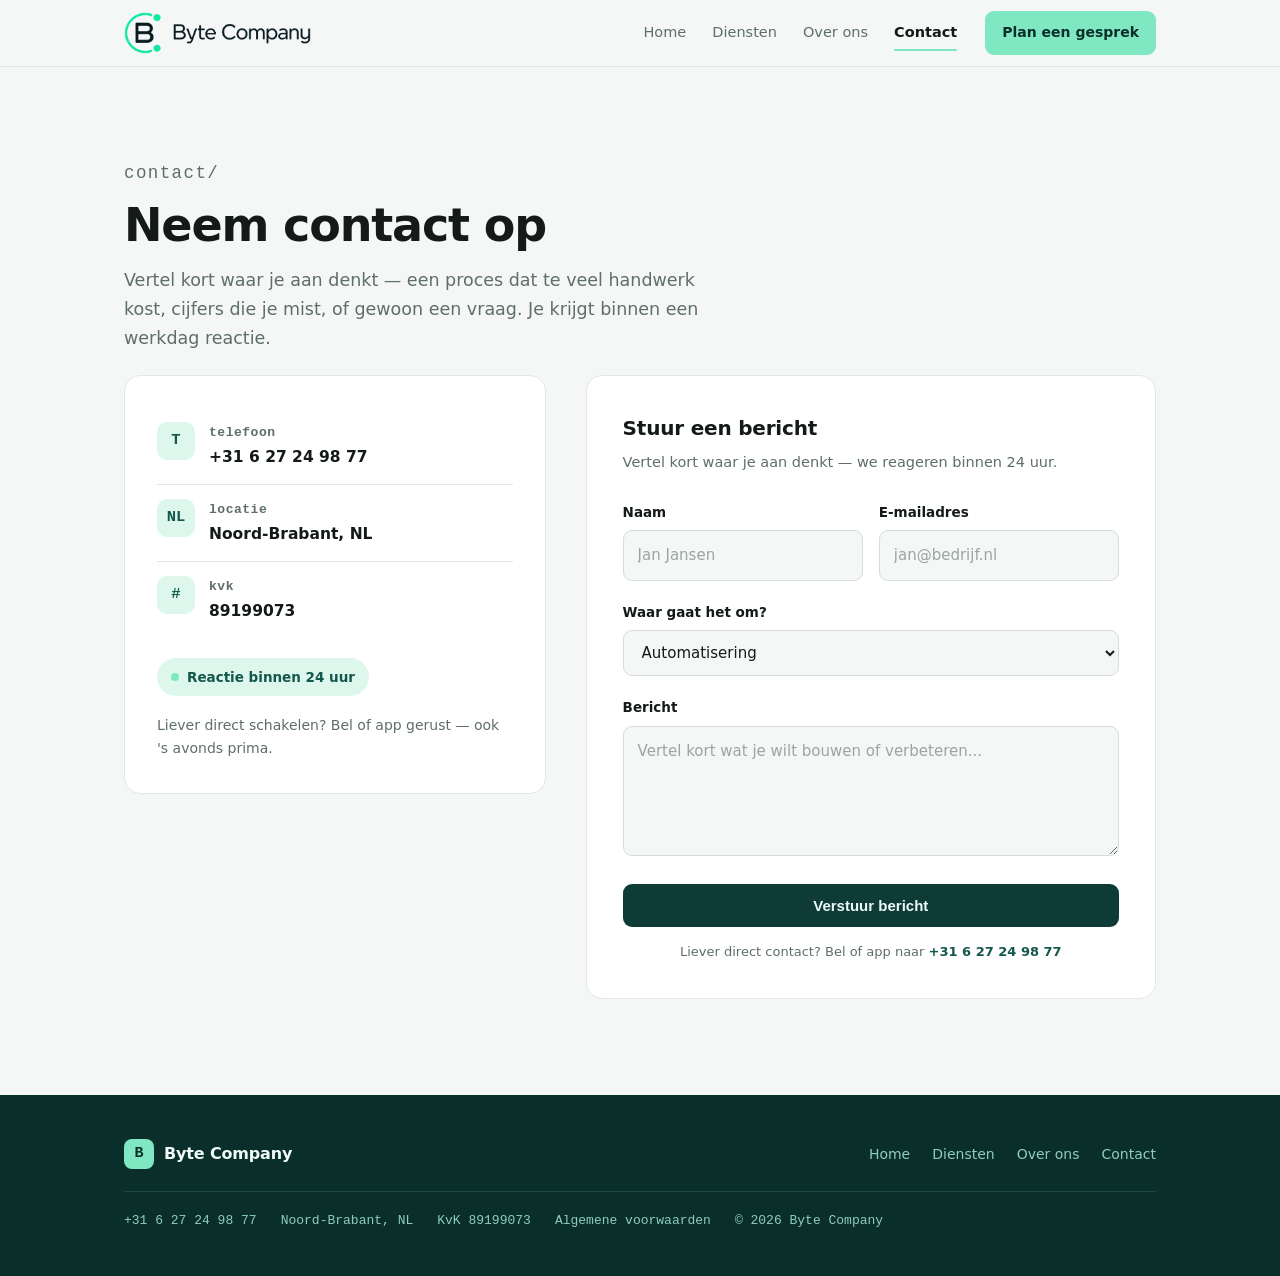
==== contact.html @ 7a32ced0 "voorwaarden en snellere laadtijden" ====
<!DOCTYPE html>
<html lang="nl">
<head>
<meta charset="UTF-8">
<meta name="viewport" content="width=device-width, initial-scale=1.0">
<title>Contact | Byte Company — automatisering voor de maakindustrie</title>
<meta name="description" content="Neem contact op met Byte Company in Noord-Brabant voor automatisering en dashboards voor maakbedrijven. Reactie binnen een werkdag.">
<link rel="canonical" href="https://bytecompany.nl/contact.html">
<script type="application/ld+json">{"@context":"https://schema.org","@graph":[{"@type":"ProfessionalService","@id":"https://bytecompany.nl/#organisatie","name":"Byte Company","url":"https://bytecompany.nl/","logo":"https://bytecompany.nl/logo.png","image":"https://bytecompany.nl/og-image.jpg","telephone":"+31627249877","description":"Automatisering en dashboards voor maakbedrijven, met ruim 25 jaar ervaring in de hightech maakindustrie. Daarnaast apps en websites.","address":{"@type":"PostalAddress","addressRegion":"Noord-Brabant","addressCountry":"NL"},"areaServed":{"@type":"Country","name":"Nederland"},"knowsAbout":["procesautomatisering","dashboards","maakindustrie","CAD/CAM","CNC-programmering","app-ontwikkeling","webontwikkeling"],"hasOfferCatalog":{"@type":"OfferCatalog","name":"Diensten","itemListElement":[{"@type":"Offer","itemOffered":{"@type":"Service","name":"Automatisering voor maakbedrijven"}},{"@type":"Offer","itemOffered":{"@type":"Service","name":"Dashboards voor maakbedrijven"}},{"@type":"Offer","itemOffered":{"@type":"Service","name":"Apps"}},{"@type":"Offer","itemOffered":{"@type":"Service","name":"Websites"}}]}},{"@type":"WebSite","@id":"https://bytecompany.nl/#website","url":"https://bytecompany.nl/","name":"Byte Company","inLanguage":"nl-NL","publisher":{"@id":"https://bytecompany.nl/#organisatie"}}]}</script>
  <!-- Preview bij het delen van een link (Open Graph) -->
<meta property="og:type" content="website">
<meta property="og:url" content="https://bytecompany.nl/contact.html">
<meta property="og:title" content="Contact — Byte Company">
<meta property="og:description" content="Vertel kort waar je aan denkt. Je krijgt binnen een werkdag reactie.">
<meta property="og:image" content="https://bytecompany.nl/og-image.jpg">
<meta property="og:image:width" content="1200">
<meta property="og:image:height" content="630">
<meta property="og:locale" content="nl_NL">
<meta property="og:site_name" content="Byte Company">
<meta name="twitter:card" content="summary_large_image">
<meta name="twitter:title" content="Contact — Byte Company">
<meta name="twitter:description" content="Vertel kort waar je aan denkt. Je krijgt binnen een werkdag reactie.">
<meta name="twitter:image" content="https://bytecompany.nl/og-image.jpg">

<style>
:root{
  --pine:#0E3B36;
  --pine-deep:#0A2E29;
  --mint:#7FE8C3;
  --mint-tint:#DDF7EC;
  --mint-dark:#14574C;
  --ink:#131A18;
  --mist:#F4F7F6;
  --slate:#5E6E69;
  --line:#E1E8E5;
  --sans:system-ui,-apple-system,"Segoe UI",Roboto,"Helvetica Neue",Arial,sans-serif;
  --mono:ui-monospace,"SF Mono","Cascadia Code",Consolas,"Liberation Mono",Menlo,monospace;
}
*{margin:0;padding:0;box-sizing:border-box}
body{font-family:var(--sans);background:var(--mist);color:var(--ink);line-height:1.65;font-size:16px}
a{color:inherit;text-decoration:none}
:focus-visible{outline:2px solid var(--mint-dark);outline-offset:3px;border-radius:4px}
.wrap{max-width:1080px;margin:0 auto;padding:0 24px}

.nav{position:sticky;top:0;z-index:50;background:rgba(244,247,246,.88);backdrop-filter:blur(10px);border-bottom:1px solid var(--line)}
.nav-in{display:flex;align-items:center;gap:28px;height:66px}
.brand{display:flex;align-items:center;gap:10px;font-weight:650;letter-spacing:-.01em}
.bmark{width:30px;height:30px;border-radius:8px;background:var(--pine);color:var(--mint);display:grid;place-items:center;font-family:var(--mono);font-size:15px;font-weight:700}
.nav-links{display:flex;gap:26px;margin-left:auto}
.nav-links a{font-size:14.5px;color:var(--slate);transition:color .15s}
.nav-links a:hover{color:var(--ink)}
.nav-links a[aria-current="page"]{color:var(--ink);font-weight:600}
.btn{display:inline-flex;align-items:center;justify-content:center;gap:8px;border-radius:9px;font-weight:600;font-size:15px;padding:12px 22px;border:1px solid transparent;cursor:pointer;transition:transform .12s,background .15s}
.btn:active{transform:scale(.98)}
.btn-mint{background:var(--mint);color:var(--pine-deep)}
.btn-mint:hover{background:#8FF0CE}
.btn-pine{background:var(--pine);color:#EFFBF6}
.btn-pine:hover{background:#12463F}
.nav .btn{padding:9px 16px;font-size:14px}

.pagehead{padding:76px 0 48px}
.kicker{font-family:var(--mono);font-size:13px;letter-spacing:.08em;color:var(--mint-dark);margin-bottom:12px}
h1{font-size:clamp(32px,4vw,46px);line-height:1.1;letter-spacing:-.025em;font-weight:700}
.pagehead p{margin-top:16px;font-size:17.5px;color:var(--slate);max-width:52ch}

.contact-grid{display:grid;grid-template-columns:.85fr 1.15fr;gap:40px;align-items:start;padding-bottom:96px}

.info-card{background:#fff;border:1px solid var(--line);border-radius:16px;padding:32px}
.info-item{display:flex;align-items:flex-start;gap:14px;padding:14px 0;border-bottom:1px solid var(--line)}
.info-item:last-of-type{border-bottom:none}
.info-ico{width:38px;height:38px;border-radius:10px;background:var(--mint-tint);color:var(--mint-dark);display:grid;place-items:center;font-family:var(--mono);font-weight:700;font-size:13px;flex-shrink:0}
.info-item h3{font-size:13px;font-family:var(--mono);color:var(--slate);font-weight:600;letter-spacing:.04em}
.info-item a,.info-item span{font-size:15.5px;font-weight:600}
.info-item a:hover{color:var(--mint-dark)}
.badge{display:inline-flex;align-items:center;gap:8px;margin-top:20px;background:var(--mint-tint);color:var(--mint-dark);font-size:13.5px;font-weight:600;padding:8px 14px;border-radius:99px}
.badge .dot{width:8px;height:8px;border-radius:50%;background:var(--mint);animation:pulse 2.2s ease-in-out infinite}
@keyframes pulse{50%{box-shadow:0 0 0 5px rgba(127,232,195,.25)}}
.info-note{margin-top:18px;font-size:14px;color:var(--slate)}

.form-card{background:#fff;border:1px solid var(--line);border-radius:16px;padding:36px}
.form-card h2{font-size:20px;letter-spacing:-.01em;margin-bottom:6px}
.form-card .sub{font-size:14.5px;color:var(--slate);margin-bottom:26px}
.veld{margin-bottom:20px}
.veld label{display:block;font-size:13.5px;font-weight:600;margin-bottom:7px}
.veld input,.veld select,.veld textarea{width:100%;font:inherit;font-size:15px;color:var(--ink);background:var(--mist);border:1px solid #D3DDD9;border-radius:9px;padding:12px 14px;transition:border-color .15s,box-shadow .15s}
.veld textarea{min-height:130px;resize:vertical}
.veld input:focus,.veld select:focus,.veld textarea:focus{outline:none;border-color:var(--mint-dark);box-shadow:0 0 0 3px var(--mint-tint)}
.veld ::placeholder{color:#9AA5A1}
.rij{display:grid;grid-template-columns:1fr 1fr;gap:16px}
.form-card .btn{width:100%}
.form-hint{margin-top:14px;font-size:13px;color:var(--slate);text-align:center}
.form-status{margin-top:14px;font-size:14px;font-weight:600;text-align:center;padding:11px 14px;border-radius:9px}
.form-status.ok{background:var(--mint-tint);color:var(--mint-dark)}
.form-status.err{background:#FBEAEA;color:#8A3B3B}
.form-hint a{color:var(--mint-dark);font-weight:600}
.form-hint a:hover{text-decoration:underline}

footer{background:var(--pine-deep);color:#8FCDBD;padding:44px 0}
.foot{display:flex;align-items:center;justify-content:space-between;gap:20px;flex-wrap:wrap}
.foot .brand{color:#EFFBF6}
.foot .bmark{background:var(--mint);color:var(--pine-deep)}
.foot-links{display:flex;gap:22px;font-size:14px}
.foot-links a:hover{color:#EFFBF6}
.foot small{font-size:13px;font-family:var(--mono)}

@media (prefers-reduced-motion:reduce){.badge .dot{animation:none}}
@media (max-width:860px){
  .contact-grid{grid-template-columns:1fr}
  .form-card,.info-card{padding:26px}
}
@media (max-width:640px){
  .nav-links{display:none}
  .pagehead{padding:56px 0 36px}
  .rij{grid-template-columns:1fr}
}

/* --- hamburger menu --- */
.menu-btn{display:none;flex-direction:column;justify-content:center;align-items:stretch;gap:5px;width:44px;height:42px;background:transparent;border:1px solid var(--line);border-radius:9px;cursor:pointer;padding:0 11px}
.menu-btn span{display:block;height:2px;background:var(--ink);border-radius:2px;transition:transform .2s,opacity .2s}
.menu-btn[aria-expanded="true"] span:nth-child(1){transform:translateY(7px) rotate(45deg)}
.menu-btn[aria-expanded="true"] span:nth-child(2){opacity:0}
.menu-btn[aria-expanded="true"] span:nth-child(3){transform:translateY(-7px) rotate(-45deg)}
.mobiel-menu{display:none;border-top:1px solid var(--line);background:rgba(244,247,246,.98);padding:10px 24px 20px}
.mobiel-menu a{display:block;padding:13px 4px;font-size:16px;color:var(--ink);border-bottom:1px solid var(--line)}
.mobiel-menu a.btn{border-bottom:none;margin-top:14px;justify-content:center;text-align:center;padding:12px 20px}
@media (max-width:760px){
  .nav-links,.nav-cta{display:none}
  .menu-btn{display:flex;margin-left:auto}
  .mobiel-menu:not([hidden]){display:block}
}
/* --- footer contactregel --- */
.foot-sub{display:flex;flex-wrap:wrap;gap:8px 24px;margin-top:22px;padding-top:18px;border-top:1px solid rgba(127,232,195,.14);font-size:13px;font-family:var(--mono);color:#8FCDBD}
.foot-sub a:hover{color:#EFFBF6}

.pagehead .kicker,.pagehead h1,.pagehead p{animation:rise .75s cubic-bezier(.22,1,.36,1) both}
.pagehead h1{animation-delay:.08s}
.pagehead p{animation-delay:.16s}

/* --- modernisering: logo & animaties --- */
.brand img{height:42px;width:auto;display:block;transition:transform .35s cubic-bezier(.22,1,.36,1)}
.brand:hover img{transform:scale(1.045)}
.nav-links a{position:relative}
.nav-links a::after{content:"";position:absolute;left:0;bottom:-6px;height:2px;width:100%;background:var(--mint);border-radius:2px;transform:scaleX(0);transform-origin:left;transition:transform .28s cubic-bezier(.22,1,.36,1)}
.nav-links a:hover::after,.nav-links a[aria-current="page"]::after{transform:scaleX(1)}
.btn{transition:transform .18s cubic-bezier(.22,1,.36,1),background .15s,border-color .15s,box-shadow .25s}
.btn:hover{transform:translateY(-2px);box-shadow:0 10px 22px -10px rgba(14,59,54,.45)}
.btn:active{transform:translateY(0) scale(.98)}
@keyframes rise{from{opacity:0;transform:translateY(22px)}to{opacity:1;transform:none}}
.reveal{opacity:0;transform:translateY(26px);filter:blur(6px)}
.reveal.in{opacity:1;transform:none;filter:none}
.reveal,.card,.step,.waarde,.dienst,.fam-card,.info-card,.form-card{transition:opacity .7s cubic-bezier(.22,1,.36,1),transform .55s cubic-bezier(.22,1,.36,1),filter .7s cubic-bezier(.22,1,.36,1),box-shadow .4s cubic-bezier(.22,1,.36,1),border-color .25s,background .2s}
.card:hover,.step:hover,.waarde:hover{transform:translateY(-4px);border-color:#B9CCC5;box-shadow:0 18px 40px -22px rgba(14,59,54,.3)}
@media (prefers-reduced-motion:reduce){
  .reveal{opacity:1;transform:none;filter:none;transition:none}
  .brand img,.btn,.nav-links a::after{transition:none}
  .hero .eyebrow,.hero h1,.hero .sub,.hero-cta,.hero-note,.console,.pagehead .kicker,.pagehead h1,.pagehead p{animation:none}
}

/* --- compacte nav bij scrollen --- */
.nav-in{transition:height .35s cubic-bezier(.22,1,.36,1)}
.brand img{transition:transform .35s cubic-bezier(.22,1,.36,1),height .35s cubic-bezier(.22,1,.36,1)}
.nav.compact .nav-in{height:52px}
.nav.compact .brand img{height:32px}
.nav.compact{box-shadow:0 6px 20px -14px rgba(14,59,54,.3)}
/* --- tweakbare positie witte boxen --- */
:root{--boxen-lift:26px}
.contact-grid{margin-top:calc(-1 * var(--boxen-lift))}
</style>
</head>
<body>

<nav class="nav">
  <div class="wrap nav-in">
    <a class="brand" href="index.html" aria-label="Byte Company — naar home">
      <img src="logo.png" alt="Byte Company">
    </a>
    <div class="nav-links">
      <a href="index.html">Home</a>
      <a href="diensten.html">Diensten</a>
      <a href="over-ons.html">Over ons</a>
      <a href="contact.html" aria-current="page">Contact</a>
    </div>
    <a class="btn btn-mint nav-cta" href="#formulier">Plan een gesprek</a>
    <button class="menu-btn" type="button" aria-label="Menu openen" aria-expanded="false" aria-controls="mobielmenu">
      <span></span><span></span><span></span>
    </button>
  </div>
  <div class="mobiel-menu" id="mobielmenu" hidden>
    <a href="index.html">Home</a>
    <a href="diensten.html">Diensten</a>
    <a href="over-ons.html">Over ons</a>
    <a href="contact.html">Contact</a>
    <a class="btn btn-mint" href="#formulier">Plan een gesprek</a>
  </div>
</nav>

<header class="pagehead">
  <div class="wrap">
    <p class="kicker">contact/</p>
    <h1>Neem contact op</h1>
    <p>Vertel kort waar je aan denkt — een proces dat te veel handwerk kost, cijfers die je mist, of gewoon een vraag. Je krijgt binnen een werkdag reactie.</p>
  </div>
</header>

<main class="wrap contact-grid">

  <aside class="info-card reveal">
    <div class="info-item">
      <span class="info-ico" aria-hidden="true">T</span>
      <div>
        <h3>telefoon</h3>
        <a href="tel:+31627249877">+31 6 27 24 98 77</a>
      </div>
    </div>
    <div class="info-item">
      <span class="info-ico" aria-hidden="true">NL</span>
      <div>
        <h3>locatie</h3>
        <span>Noord-Brabant, NL</span>
      </div>
    </div>
    <div class="info-item">
      <span class="info-ico" aria-hidden="true">#</span>
      <div>
        <h3>kvk</h3>
        <span>89199073</span>
      </div>
    </div>
    <span class="badge"><span class="dot" aria-hidden="true"></span> Reactie binnen 24 uur</span>
    <p class="info-note">Liever direct schakelen? Bel of app gerust — ook 's avonds prima.</p>
  </aside>

  <section class="form-card reveal" id="formulier">
    <h2>Stuur een bericht</h2>
    <p class="sub">Vertel kort waar je aan denkt — we reageren binnen 24 uur.</p>
    <form id="contactform" novalidate>
      <div class="rij">
        <div class="veld">
          <label for="naam">Naam</label>
          <input id="naam" name="naam" type="text" placeholder="Jan Jansen" required autocomplete="name">
        </div>
        <div class="veld">
          <label for="email">E-mailadres</label>
          <input id="email" name="email" type="email" placeholder="jan@bedrijf.nl" required autocomplete="email">
        </div>
      </div>
      <div class="veld">
        <label for="onderwerp">Waar gaat het om?</label>
        <select id="onderwerp" name="onderwerp">
          <option>Automatisering</option>
          <option>Dashboard</option>
          <option>App</option>
          <option>Website</option>
          <option>Iets anders</option>
        </select>
      </div>
      <div class="veld">
        <label for="bericht">Bericht</label>
        <textarea id="bericht" name="bericht" placeholder="Vertel kort wat je wilt bouwen of verbeteren..." required></textarea>
      </div>
      <button class="btn btn-pine" type="submit">Verstuur bericht</button>
      <p class="form-status" id="formstatus" role="status" hidden></p>
      <p class="form-hint">Liever direct contact? Bel of app naar <a href="tel:+31627249877">+31 6 27 24 98 77</a></p>
    </form>
  </section>

</main>

<footer>
  <div class="wrap">
    <div class="foot">
      <a class="brand" href="index.html"><span class="bmark">B</span> Byte Company</a>
      <div class="foot-links">
        <a href="index.html">Home</a>
        <a href="diensten.html">Diensten</a>
        <a href="over-ons.html">Over ons</a>
        <a href="contact.html">Contact</a>
      </div>
    </div>
    <div class="foot-sub">
      <a href="tel:+31627249877">+31 6 27 24 98 77</a>
      <span>Noord-Brabant, NL</span>
      <span>KvK 89199073</span>
      <a href="voorwaarden.html">Algemene voorwaarden</a>
      <span>© 2026 Byte Company</span>
    </div>
  </div>
</footer>

<script>
/* Koppel hier je formulierdienst (bijv. Formspree): maak een gratis formulier aan
   en vul hieronder de endpoint-URL in, bijv. "https://formspree.io/f/jouwcode".
   Zolang dit leeg is, verwijst het formulier naar het telefoonnummer. */
var FORM_ENDPOINT = "https://formspree.io/f/mjgnoazk";

document.getElementById("contactform").addEventListener("submit", function(e){
  e.preventDefault();
  var f = e.target;
  if (!f.reportValidity()) return;
  var status = document.getElementById("formstatus");
  function toon(msg, ok){
    status.textContent = msg;
    status.className = "form-status " + (ok ? "ok" : "err");
    status.hidden = false;
  }
  if (!FORM_ENDPOINT) {
    toon("Het formulier is nog niet gekoppeld aan een verzenddienst. Bel of app ons op +31 6 27 24 98 77.", false);
    return;
  }
  fetch(FORM_ENDPOINT, {
    method: "POST",
    headers: { "Content-Type": "application/json", "Accept": "application/json" },
    body: JSON.stringify({
      naam: f.naam.value.trim(),
      email: f.email.value.trim(),
      onderwerp: f.onderwerp.value,
      bericht: f.bericht.value.trim()
    })
  }).then(function(r){
    if (!r.ok) throw new Error();
    toon("Bedankt voor je bericht! We reageren binnen 24 uur.", true);
    f.reset();
  }).catch(function(){
    toon("Versturen is niet gelukt. Bel of app ons op +31 6 27 24 98 77.", false);
  });
});
</script>

<script>
(function(){
  var reduce = window.matchMedia("(prefers-reduced-motion: reduce)").matches;
  var els = document.querySelectorAll(".reveal");
  if (reduce || !("IntersectionObserver" in window)) {
    els.forEach(function(el){ el.classList.add("in"); });
    return;
  }
  var io = new IntersectionObserver(function(entries){
    entries.forEach(function(e){
      if (e.isIntersecting) { e.target.classList.add("in"); io.unobserve(e.target); setTimeout(function(){ e.target.style.transitionDelay = "0ms"; }, 900); }
    });
  }, { threshold: .12 });
  els.forEach(function(el, i){
    el.style.transitionDelay = Math.min(i * 90, 360) + "ms";
    io.observe(el);
  });
})();
</script>

<script>
(function(){
  var mb = document.querySelector(".menu-btn");
  var mm = document.getElementById("mobielmenu");
  if (!mb || !mm) return;
  mb.addEventListener("click", function(){
    var open = mb.getAttribute("aria-expanded") === "true";
    mb.setAttribute("aria-expanded", String(!open));
    mb.setAttribute("aria-label", open ? "Menu openen" : "Menu sluiten");
    mm.hidden = open;
  });
})();
</script>

<script>
(function(){
  var nav = document.querySelector(".nav");
  if (!nav) return;
  var on = false;
  function upd(){
    var s = window.scrollY > 40;
    if (s !== on) { on = s; nav.classList.toggle("compact", s); }
  }
  window.addEventListener("scroll", upd, { passive: true });
  upd();
})();
</script>

</body>
</html>
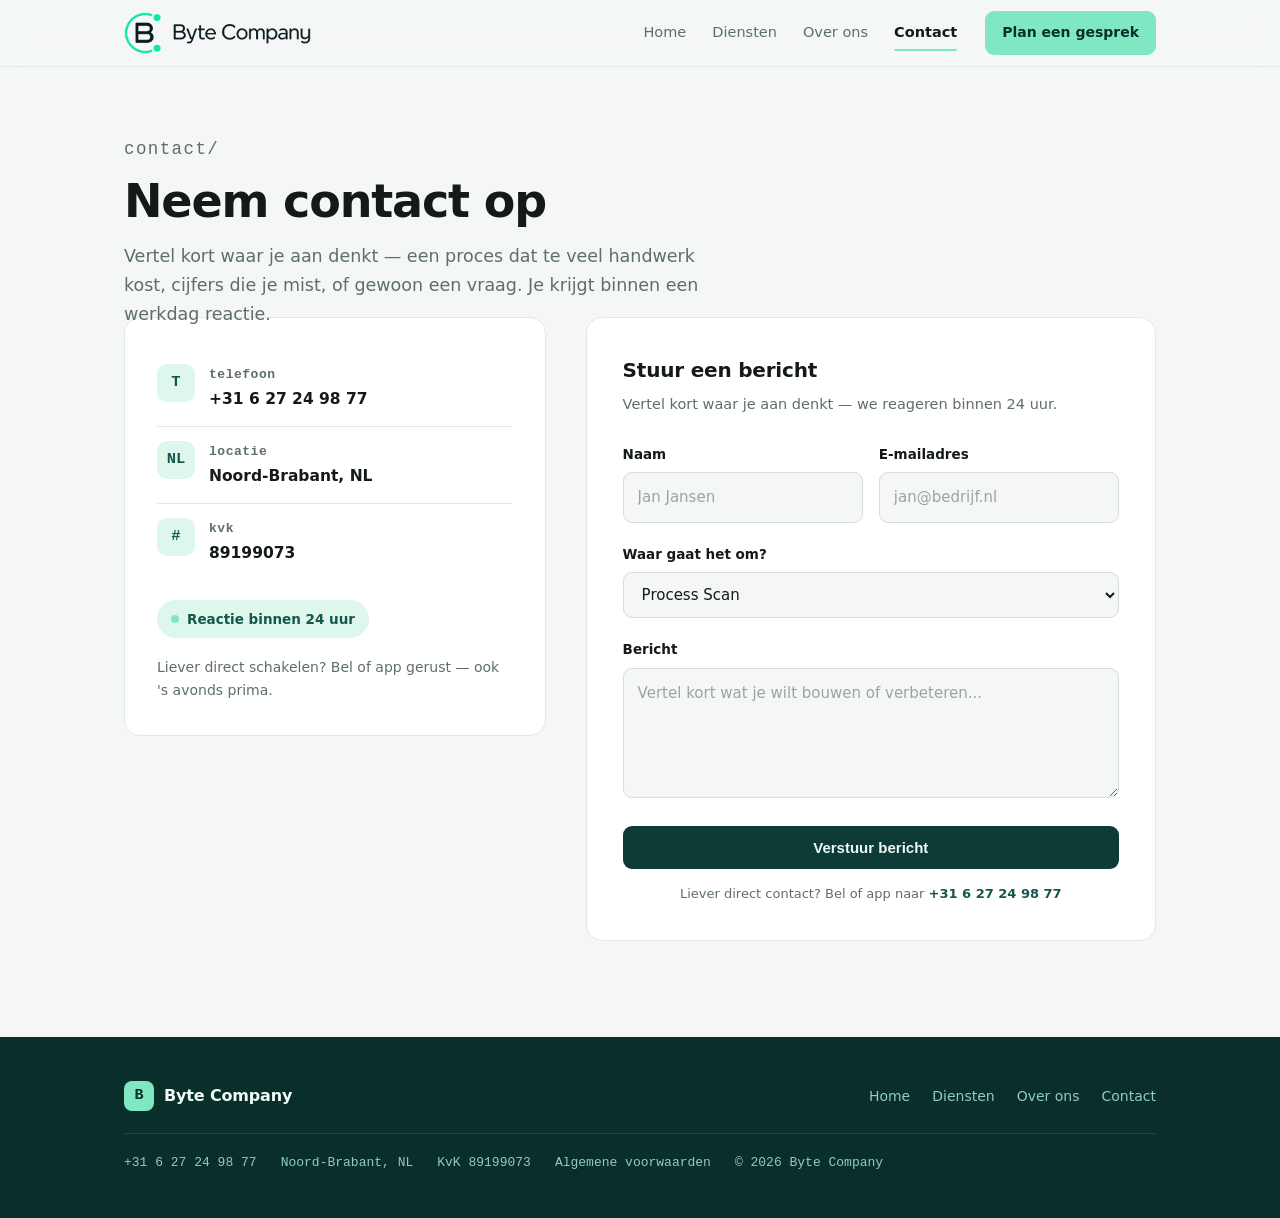
==== commit b955b52e: "Add files via upload wijzigingen ivm positionering en wijzgingen aan homepage" ====
--- a/contact.html
+++ b/contact.html
@@ -6,7 +6,7 @@
 <title>Contact | Byte Company — automatisering voor de maakindustrie</title>
 <meta name="description" content="Neem contact op met Byte Company in Noord-Brabant voor automatisering en dashboards voor maakbedrijven. Reactie binnen een werkdag.">
 <link rel="canonical" href="https://bytecompany.nl/contact.html">
-<script type="application/ld+json">{"@context":"https://schema.org","@graph":[{"@type":"ProfessionalService","@id":"https://bytecompany.nl/#organisatie","name":"Byte Company","url":"https://bytecompany.nl/","logo":"https://bytecompany.nl/logo.png","image":"https://bytecompany.nl/og-image.jpg","telephone":"+31627249877","description":"Automatisering en dashboards voor maakbedrijven, met ruim 25 jaar ervaring in de hightech maakindustrie. Daarnaast apps en websites.","address":{"@type":"PostalAddress","addressRegion":"Noord-Brabant","addressCountry":"NL"},"areaServed":{"@type":"Country","name":"Nederland"},"knowsAbout":["procesautomatisering","dashboards","maakindustrie","CAD/CAM","CNC-programmering","app-ontwikkeling","webontwikkeling"],"hasOfferCatalog":{"@type":"OfferCatalog","name":"Diensten","itemListElement":[{"@type":"Offer","itemOffered":{"@type":"Service","name":"Automatisering voor maakbedrijven"}},{"@type":"Offer","itemOffered":{"@type":"Service","name":"Dashboards voor maakbedrijven"}},{"@type":"Offer","itemOffered":{"@type":"Service","name":"Apps"}},{"@type":"Offer","itemOffered":{"@type":"Service","name":"Websites"}}]}},{"@type":"WebSite","@id":"https://bytecompany.nl/#website","url":"https://bytecompany.nl/","name":"Byte Company","inLanguage":"nl-NL","publisher":{"@id":"https://bytecompany.nl/#organisatie"}}]}</script>
+<script type="application/ld+json">{"@context":"https://schema.org","@graph":[{"@type":"ProfessionalService","@id":"https://bytecompany.nl/#organisatie","name":"Byte Company","url":"https://bytecompany.nl/","logo":"https://bytecompany.nl/logo.png","image":"https://bytecompany.nl/og-image.jpg","telephone":"+31627249877","description":"Digitale procesverbetering voor de maakindustrie: automatisering, dashboards en AI, vanuit ruim 25 jaar ervaring. Daarnaast apps en websites.","address":{"@type":"PostalAddress","addressRegion":"Noord-Brabant","addressCountry":"NL"},"areaServed":{"@type":"Country","name":"Nederland"},"knowsAbout":["procesverbetering","procesanalyse","procesautomatisering","AI","dashboards","maakindustrie","CAD/CAM","CNC-programmering","app-ontwikkeling","webontwikkeling"],"hasOfferCatalog":{"@type":"OfferCatalog","name":"Diensten","itemListElement":[{"@type":"Offer","itemOffered":{"@type":"Service","name":"Byte Process Scan"}},{"@type":"Offer","itemOffered":{"@type":"Service","name":"Automatisering & AI voor maakbedrijven"}},{"@type":"Offer","itemOffered":{"@type":"Service","name":"Data & dashboards"}},{"@type":"Offer","itemOffered":{"@type":"Service","name":"Apps en websites"}}]}},{"@type":"WebSite","@id":"https://bytecompany.nl/#website","url":"https://bytecompany.nl/","name":"Byte Company","inLanguage":"nl-NL","publisher":{"@id":"https://bytecompany.nl/#organisatie"}}]}</script>
   <!-- Preview bij het delen van een link (Open Graph) -->
 <meta property="og:type" content="website">
 <meta property="og:url" content="https://bytecompany.nl/contact.html">
@@ -58,7 +58,7 @@
 .btn-pine:hover{background:#12463F}
 .nav .btn{padding:9px 16px;font-size:14px}
 
-.pagehead{padding:76px 0 48px}
+.pagehead{padding:52px 0 32px}
 .kicker{font-family:var(--mono);font-size:13px;letter-spacing:.08em;color:var(--mint-dark);margin-bottom:12px}
 h1{font-size:clamp(32px,4vw,46px);line-height:1.1;letter-spacing:-.025em;font-weight:700}
 .pagehead p{margin-top:16px;font-size:17.5px;color:var(--slate);max-width:52ch}
@@ -110,7 +110,7 @@
 }
 @media (max-width:640px){
   .nav-links{display:none}
-  .pagehead{padding:56px 0 36px}
+  .pagehead{padding:44px 0 28px}
   .rij{grid-template-columns:1fr}
 }
 
@@ -163,7 +163,7 @@
 .nav.compact .brand img{height:32px}
 .nav.compact{box-shadow:0 6px 20px -14px rgba(14,59,54,.3)}
 /* --- tweakbare positie witte boxen --- */
-:root{--boxen-lift:26px}
+:root{--boxen-lift:44px}
 .contact-grid{margin-top:calc(-1 * var(--boxen-lift))}
 </style>
 </head>
@@ -247,6 +247,7 @@
       <div class="veld">
         <label for="onderwerp">Waar gaat het om?</label>
         <select id="onderwerp" name="onderwerp">
+          <option>Process Scan</option>
           <option>Automatisering</option>
           <option>Dashboard</option>
           <option>App</option>
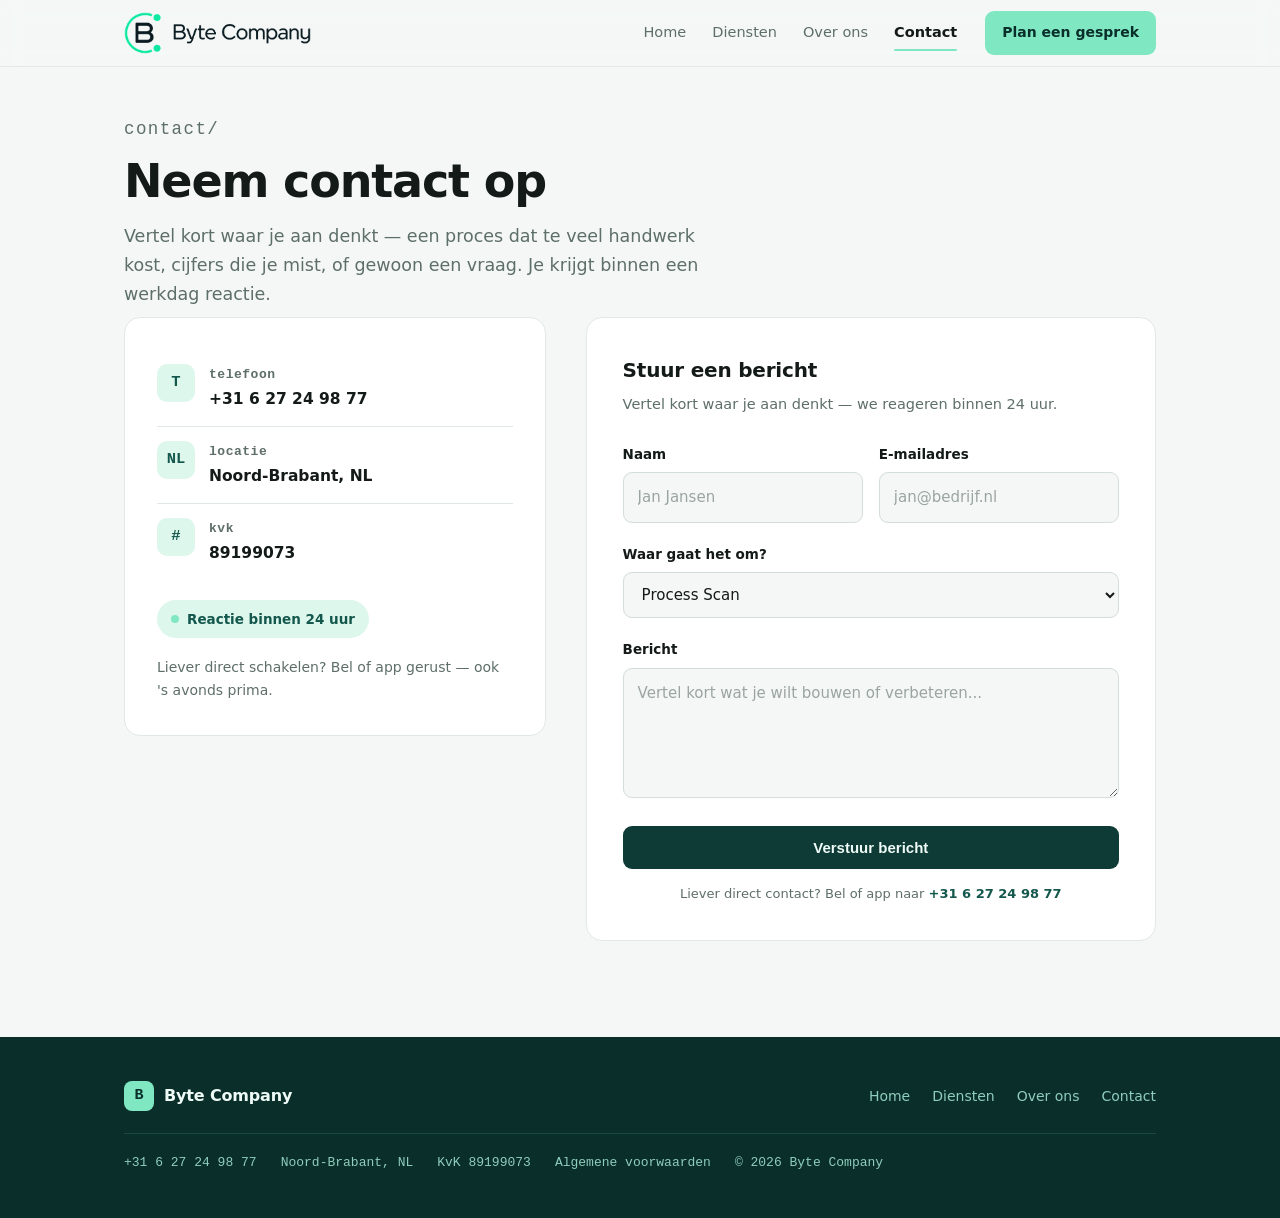
==== commit 660dcf61: "Add files via upload" ====
--- a/contact.html
+++ b/contact.html
@@ -58,7 +58,7 @@
 .btn-pine:hover{background:#12463F}
 .nav .btn{padding:9px 16px;font-size:14px}
 
-.pagehead{padding:52px 0 32px}
+.pagehead{padding:32px 0 52px}
 .kicker{font-family:var(--mono);font-size:13px;letter-spacing:.08em;color:var(--mint-dark);margin-bottom:12px}
 h1{font-size:clamp(32px,4vw,46px);line-height:1.1;letter-spacing:-.025em;font-weight:700}
 .pagehead p{margin-top:16px;font-size:17.5px;color:var(--slate);max-width:52ch}
@@ -77,6 +77,7 @@
 @keyframes pulse{50%{box-shadow:0 0 0 5px rgba(127,232,195,.25)}}
 .info-note{margin-top:18px;font-size:14px;color:var(--slate)}
 
+.form-card{scroll-margin-top:88px}
 .form-card{background:#fff;border:1px solid var(--line);border-radius:16px;padding:36px}
 .form-card h2{font-size:20px;letter-spacing:-.01em;margin-bottom:6px}
 .form-card .sub{font-size:14.5px;color:var(--slate);margin-bottom:26px}
@@ -111,6 +112,7 @@
 @media (max-width:640px){
   .nav-links{display:none}
   .pagehead{padding:44px 0 28px}
+  :root{--boxen-lift:20px}
   .rij{grid-template-columns:1fr}
 }
 
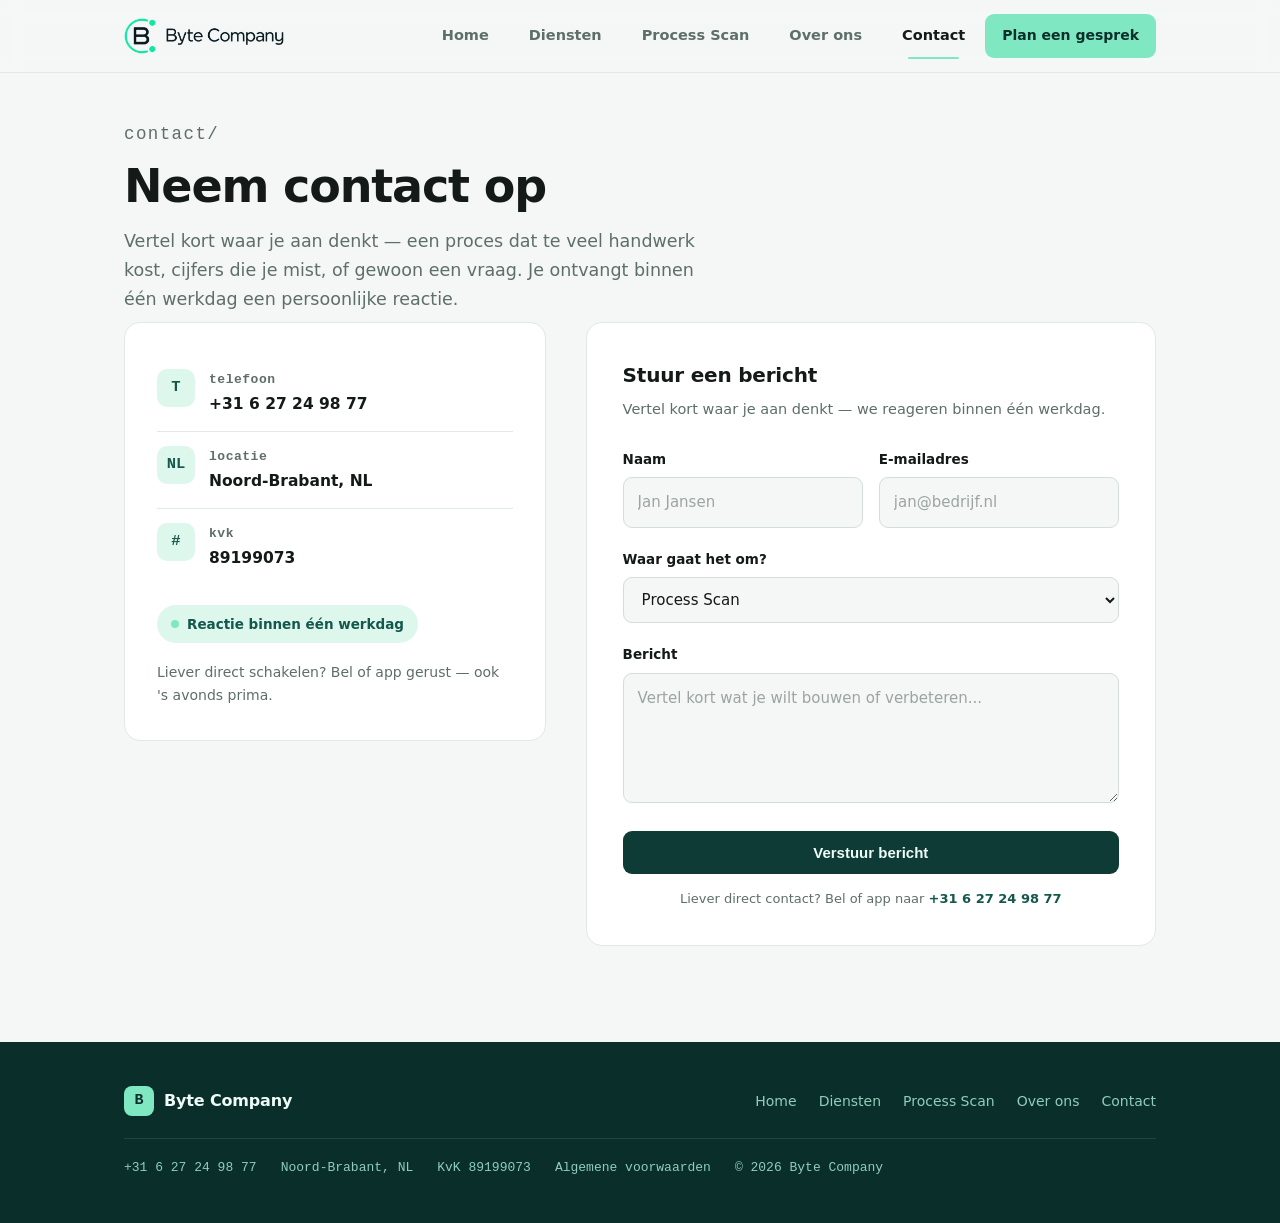
==== commit 21d0c940: "Add files via upload kleine wijzigingen, extra pagina (proces scan) menu verbeterd." ====
--- a/contact.html
+++ b/contact.html
@@ -37,17 +37,18 @@
   --mono:ui-monospace,"SF Mono","Cascadia Code",Consolas,"Liberation Mono",Menlo,monospace;
 }
 *{margin:0;padding:0;box-sizing:border-box}
-body{font-family:var(--sans);background:var(--mist);color:var(--ink);line-height:1.65;font-size:16px}
+html{overflow-y:scroll}
+body{font-family:var(--sans);background:var(--mist);color:var(--ink);line-height:1.65;font-size:16px;padding-top:72px}
 a{color:inherit;text-decoration:none}
 :focus-visible{outline:2px solid var(--mint-dark);outline-offset:3px;border-radius:4px}
 .wrap{max-width:1080px;margin:0 auto;padding:0 24px}
 
-.nav{position:sticky;top:0;z-index:50;background:rgba(244,247,246,.88);backdrop-filter:blur(10px);border-bottom:1px solid var(--line)}
-.nav-in{display:flex;align-items:center;gap:28px;height:66px}
+.nav{position:fixed;top:0;left:0;right:0;z-index:50;background:rgba(244,247,246,.88);backdrop-filter:blur(10px);border-bottom:1px solid var(--line)}
+.nav-in{display:grid;grid-template-columns:auto 1fr auto;align-items:center;gap:20px;height:72px}
 .brand{display:flex;align-items:center;gap:10px;font-weight:650;letter-spacing:-.01em}
 .bmark{width:30px;height:30px;border-radius:8px;background:var(--pine);color:var(--mint);display:grid;place-items:center;font-family:var(--mono);font-size:15px;font-weight:700}
-.nav-links{display:flex;gap:26px;margin-left:auto}
-.nav-links a{font-size:14.5px;color:var(--slate);transition:color .15s}
+.nav-links{display:grid;grid-template-columns:repeat(5,max-content);justify-content:center;align-items:center;gap:40px;margin-left:auto}
+.nav-links a{font-size:14.5px;color:var(--slate);transition:color .15s;position:relative;display:inline-flex;align-items:center;justify-content:center;white-space:nowrap;flex-shrink:0;font-weight:600;width:100%;min-width:0;height:34px;padding:0}
 .nav-links a:hover{color:var(--ink)}
 .nav-links a[aria-current="page"]{color:var(--ink);font-weight:600}
 .btn{display:inline-flex;align-items:center;justify-content:center;gap:8px;border-radius:9px;font-weight:600;font-size:15px;padding:12px 22px;border:1px solid transparent;cursor:pointer;transition:transform .12s,background .15s}
@@ -139,10 +140,10 @@
 .pagehead p{animation-delay:.16s}
 
 /* --- modernisering: logo & animaties --- */
-.brand img{height:42px;width:auto;display:block;transition:transform .35s cubic-bezier(.22,1,.36,1)}
+.brand img{height:42px;width:160px;display:block;object-fit:contain;transition:transform .35s cubic-bezier(.22,1,.36,1)}
 .brand:hover img{transform:scale(1.045)}
 .nav-links a{position:relative}
-.nav-links a::after{content:"";position:absolute;left:0;bottom:-6px;height:2px;width:100%;background:var(--mint);border-radius:2px;transform:scaleX(0);transform-origin:left;transition:transform .28s cubic-bezier(.22,1,.36,1)}
+.nav-links a::after{content:"";position:absolute;left:6px;right:6px;bottom:-6px;height:2px;background:var(--mint);border-radius:2px;transform:scaleX(0);transform-origin:left;transition:transform .28s cubic-bezier(.22,1,.36,1)}
 .nav-links a:hover::after,.nav-links a[aria-current="page"]::after{transform:scaleX(1)}
 .btn{transition:transform .18s cubic-bezier(.22,1,.36,1),background .15s,border-color .15s,box-shadow .25s}
 .btn:hover{transform:translateY(-2px);box-shadow:0 10px 22px -10px rgba(14,59,54,.45)}
@@ -158,12 +159,9 @@
   .hero .eyebrow,.hero h1,.hero .sub,.hero-cta,.hero-note,.console,.pagehead .kicker,.pagehead h1,.pagehead p{animation:none}
 }
 
-/* --- compacte nav bij scrollen --- */
-.nav-in{transition:height .35s cubic-bezier(.22,1,.36,1)}
-.brand img{transition:transform .35s cubic-bezier(.22,1,.36,1),height .35s cubic-bezier(.22,1,.36,1)}
-.nav.compact .nav-in{height:52px}
-.nav.compact .brand img{height:32px}
-.nav.compact{box-shadow:0 6px 20px -14px rgba(14,59,54,.3)}
+/* --- header stabiliteit --- */
+.nav-in{transition:none}
+.brand img{transition:transform .35s cubic-bezier(.22,1,.36,1)}
 /* --- tweakbare positie witte boxen --- */
 :root{--boxen-lift:44px}
 .contact-grid{margin-top:calc(-1 * var(--boxen-lift))}
@@ -179,6 +177,7 @@
     <div class="nav-links">
       <a href="index.html">Home</a>
       <a href="diensten.html">Diensten</a>
+      <a href="process-scan.html">Process Scan</a>
       <a href="over-ons.html">Over ons</a>
       <a href="contact.html" aria-current="page">Contact</a>
     </div>
@@ -190,6 +189,7 @@
   <div class="mobiel-menu" id="mobielmenu" hidden>
     <a href="index.html">Home</a>
     <a href="diensten.html">Diensten</a>
+    <a href="process-scan.html">Process Scan</a>
     <a href="over-ons.html">Over ons</a>
     <a href="contact.html">Contact</a>
     <a class="btn btn-mint" href="#formulier">Plan een gesprek</a>
@@ -200,7 +200,7 @@
   <div class="wrap">
     <p class="kicker">contact/</p>
     <h1>Neem contact op</h1>
-    <p>Vertel kort waar je aan denkt — een proces dat te veel handwerk kost, cijfers die je mist, of gewoon een vraag. Je krijgt binnen een werkdag reactie.</p>
+    <p>Vertel kort waar je aan denkt — een proces dat te veel handwerk kost, cijfers die je mist, of gewoon een vraag. Je ontvangt binnen één werkdag een persoonlijke reactie.</p>
   </div>
 </header>
 
@@ -228,13 +228,13 @@
         <span>89199073</span>
       </div>
     </div>
-    <span class="badge"><span class="dot" aria-hidden="true"></span> Reactie binnen 24 uur</span>
+    <span class="badge"><span class="dot" aria-hidden="true"></span> Reactie binnen één werkdag</span>
     <p class="info-note">Liever direct schakelen? Bel of app gerust — ook 's avonds prima.</p>
   </aside>
 
   <section class="form-card reveal" id="formulier">
     <h2>Stuur een bericht</h2>
-    <p class="sub">Vertel kort waar je aan denkt — we reageren binnen 24 uur.</p>
+    <p class="sub">Vertel kort waar je aan denkt — we reageren binnen één werkdag.</p>
     <form id="contactform" novalidate>
       <div class="rij">
         <div class="veld">
@@ -276,6 +276,7 @@
       <div class="foot-links">
         <a href="index.html">Home</a>
         <a href="diensten.html">Diensten</a>
+        <a href="process-scan.html">Process Scan</a>
         <a href="over-ons.html">Over ons</a>
         <a href="contact.html">Contact</a>
       </div>
@@ -321,7 +322,7 @@
     })
   }).then(function(r){
     if (!r.ok) throw new Error();
-    toon("Bedankt voor je bericht! We reageren binnen 24 uur.", true);
+    toon("Bedankt voor je bericht! We nemen binnen één werkdag contact met je op.", true);
     f.reset();
   }).catch(function(){
     toon("Versturen is niet gelukt. Bel of app ons op +31 6 27 24 98 77.", false);
@@ -363,19 +364,6 @@
 })();
 </script>
 
-<script>
-(function(){
-  var nav = document.querySelector(".nav");
-  if (!nav) return;
-  var on = false;
-  function upd(){
-    var s = window.scrollY > 40;
-    if (s !== on) { on = s; nav.classList.toggle("compact", s); }
-  }
-  window.addEventListener("scroll", upd, { passive: true });
-  upd();
-})();
-</script>
 
 </body>
 </html>
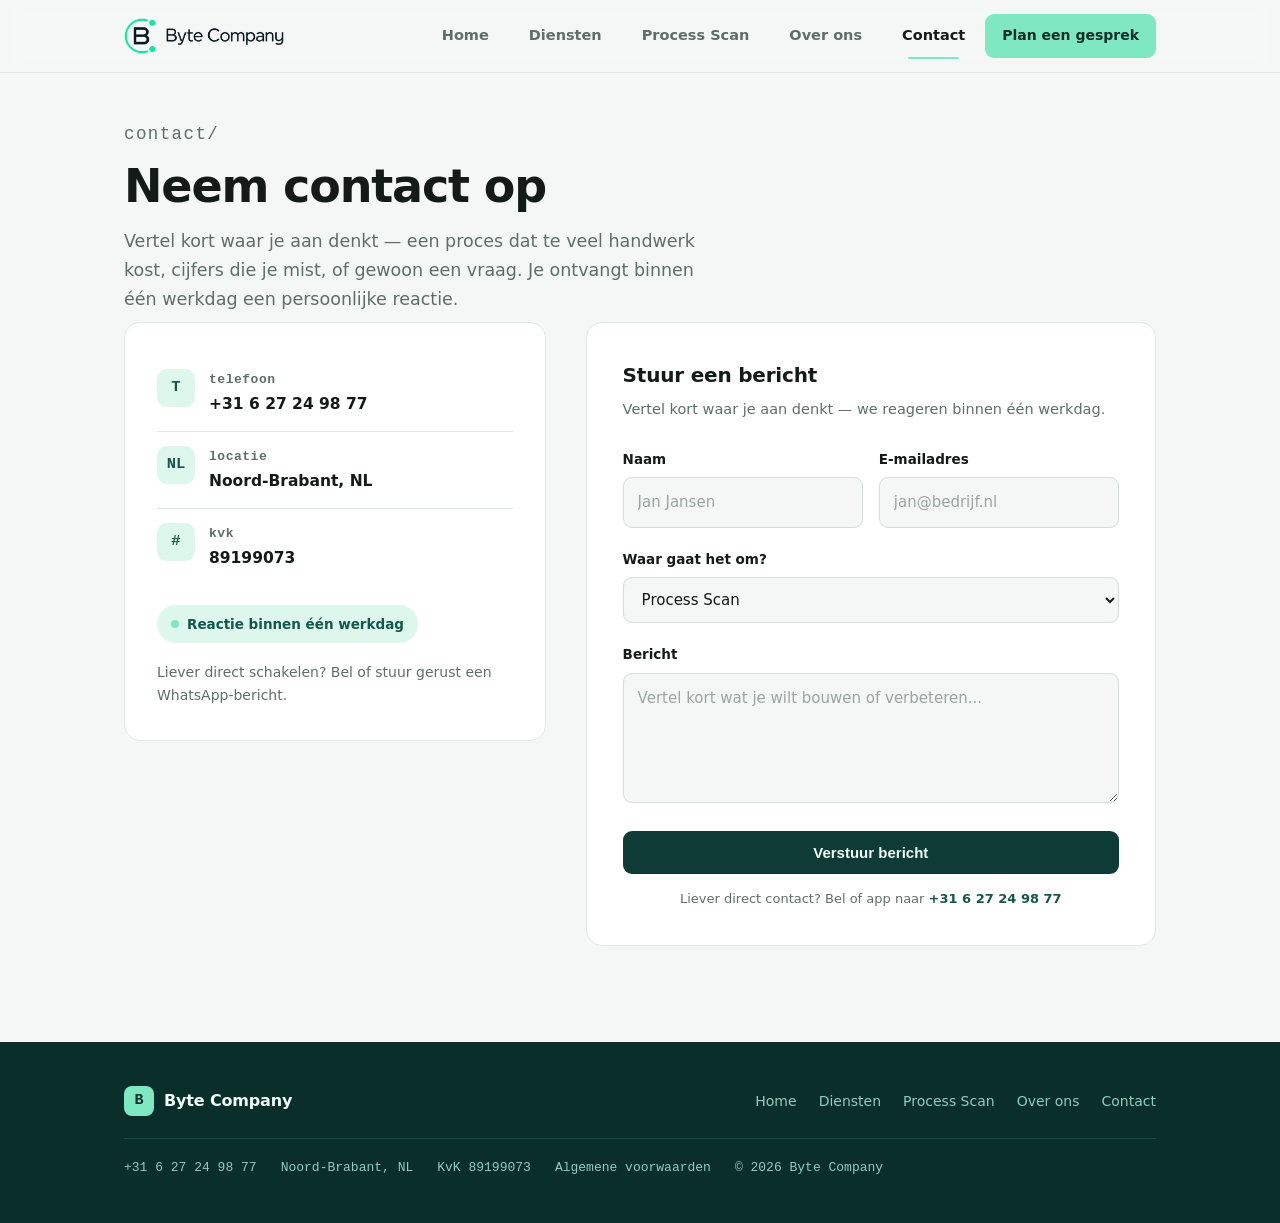
==== commit 3679613f: "Add files via upload" ====
--- a/contact.html
+++ b/contact.html
@@ -6,7 +6,7 @@
 <title>Contact | Byte Company — automatisering voor de maakindustrie</title>
 <meta name="description" content="Neem contact op met Byte Company in Noord-Brabant voor automatisering en dashboards voor maakbedrijven. Reactie binnen een werkdag.">
 <link rel="canonical" href="https://bytecompany.nl/contact.html">
-<script type="application/ld+json">{"@context":"https://schema.org","@graph":[{"@type":"ProfessionalService","@id":"https://bytecompany.nl/#organisatie","name":"Byte Company","url":"https://bytecompany.nl/","logo":"https://bytecompany.nl/logo.png","image":"https://bytecompany.nl/og-image.jpg","telephone":"+31627249877","description":"Digitale procesverbetering voor de maakindustrie: automatisering, dashboards en AI, vanuit ruim 25 jaar ervaring. Daarnaast apps en websites.","address":{"@type":"PostalAddress","addressRegion":"Noord-Brabant","addressCountry":"NL"},"areaServed":{"@type":"Country","name":"Nederland"},"knowsAbout":["procesverbetering","procesanalyse","procesautomatisering","AI","dashboards","maakindustrie","CAD/CAM","CNC-programmering","app-ontwikkeling","webontwikkeling"],"hasOfferCatalog":{"@type":"OfferCatalog","name":"Diensten","itemListElement":[{"@type":"Offer","itemOffered":{"@type":"Service","name":"Byte Process Scan"}},{"@type":"Offer","itemOffered":{"@type":"Service","name":"Automatisering & AI voor maakbedrijven"}},{"@type":"Offer","itemOffered":{"@type":"Service","name":"Data & dashboards"}},{"@type":"Offer","itemOffered":{"@type":"Service","name":"Apps en websites"}}]}},{"@type":"WebSite","@id":"https://bytecompany.nl/#website","url":"https://bytecompany.nl/","name":"Byte Company","inLanguage":"nl-NL","publisher":{"@id":"https://bytecompany.nl/#organisatie"}}]}</script>
+<script type="application/ld+json">{"@context":"https://schema.org","@graph":[{"@type":"ProfessionalService","@id":"https://bytecompany.nl/#organisatie","name":"Byte Company","url":"https://bytecompany.nl/","logo":"https://bytecompany.nl/logo.png","image":"https://bytecompany.nl/og-image.jpg","telephone":"+31627249877","description":"Digitale procesverbetering voor de maakindustrie: automatisering, dashboards en AI, vanuit ruim 25 jaar ervaring. Daarnaast apps en websites.","address":{"@type":"PostalAddress","addressRegion":"Noord-Brabant","addressCountry":"NL"},"areaServed":{"@type":"Country","name":"Nederland"},"knowsAbout":["procesverbetering","procesanalyse","procesautomatisering","AI","dashboards","maakindustrie","CAD/CAM","CNC-programmering","app-ontwikkeling","webontwikkeling"],"hasOfferCatalog":{"@type":"OfferCatalog","name":"Diensten","itemListElement":[{"@type":"Offer","itemOffered":{"@type":"Service","name":"Process Scan"}},{"@type":"Offer","itemOffered":{"@type":"Service","name":"Automatisering & AI voor maakbedrijven"}},{"@type":"Offer","itemOffered":{"@type":"Service","name":"Data & dashboards"}},{"@type":"Offer","itemOffered":{"@type":"Service","name":"Apps en websites"}}]}},{"@type":"WebSite","@id":"https://bytecompany.nl/#website","url":"https://bytecompany.nl/","name":"Byte Company","inLanguage":"nl-NL","publisher":{"@id":"https://bytecompany.nl/#organisatie"}}]}</script>
   <!-- Preview bij het delen van een link (Open Graph) -->
 <meta property="og:type" content="website">
 <meta property="og:url" content="https://bytecompany.nl/contact.html">
@@ -229,7 +229,7 @@
       </div>
     </div>
     <span class="badge"><span class="dot" aria-hidden="true"></span> Reactie binnen één werkdag</span>
-    <p class="info-note">Liever direct schakelen? Bel of app gerust — ook 's avonds prima.</p>
+    <p class="info-note">Liever direct schakelen? Bel of stuur gerust een WhatsApp-bericht.</p>
   </aside>
 
   <section class="form-card reveal" id="formulier">
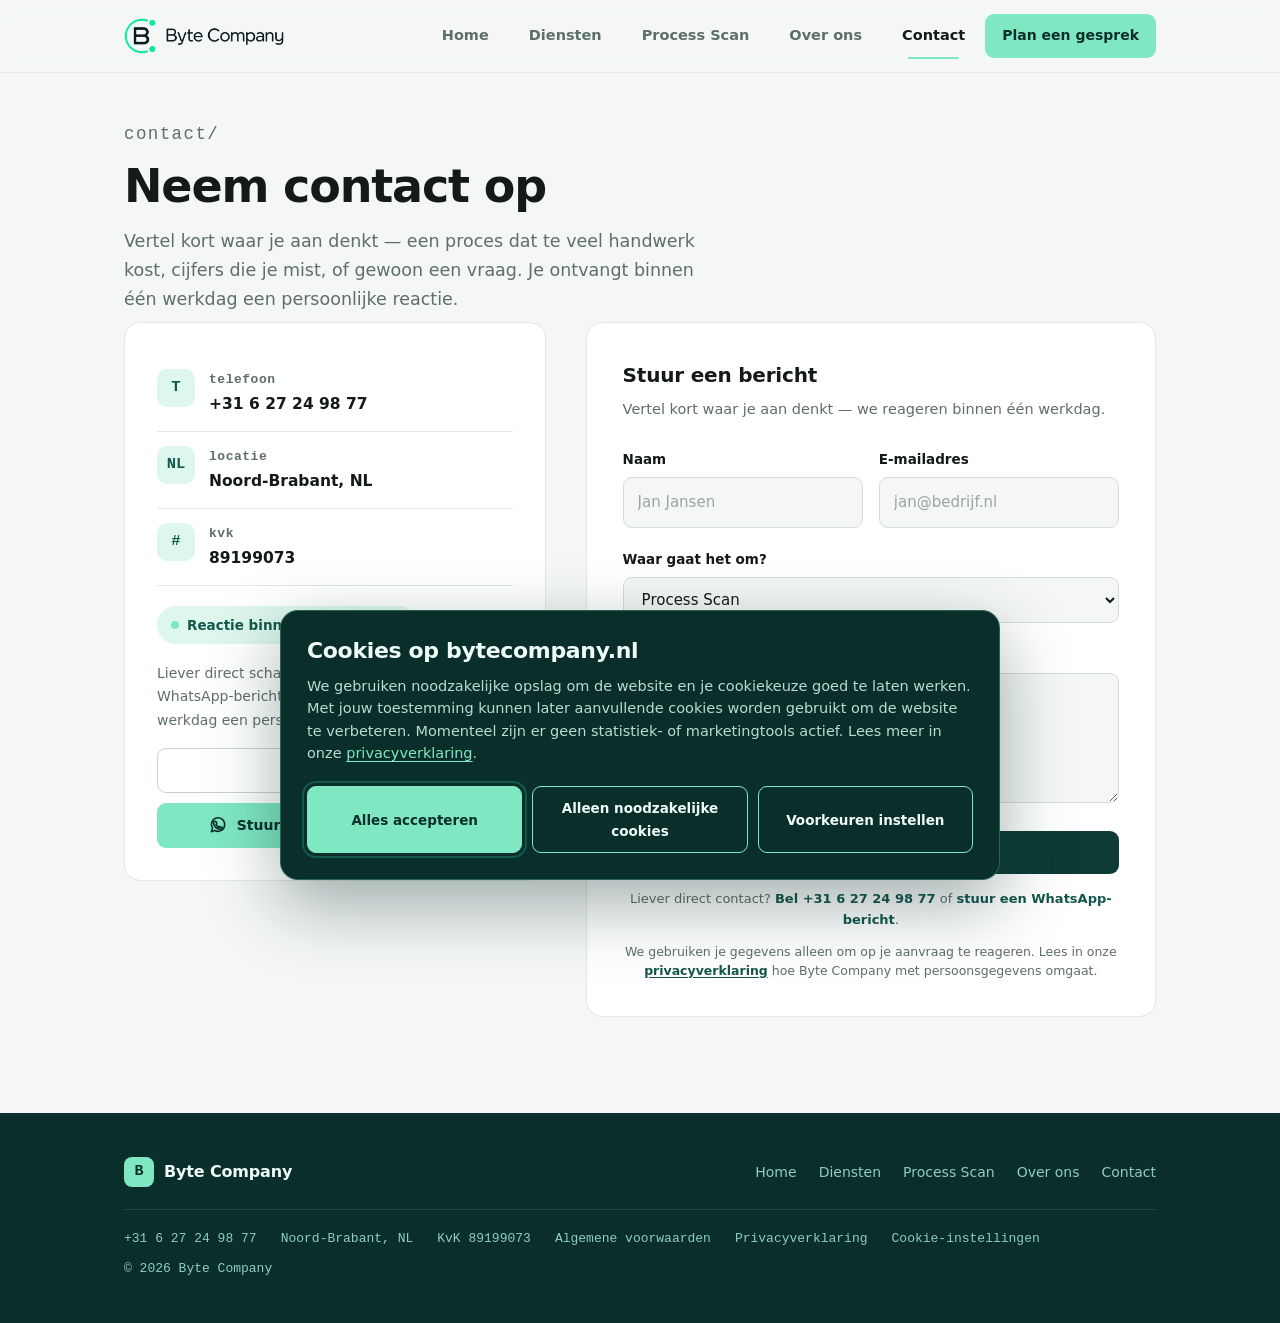
==== commit c7290429: "Privacy, cookies en contactmogelijkheden verbeterd Privacyverklaring toegevoegd in de huisstijl van " ====
--- a/contact.html
+++ b/contact.html
@@ -77,6 +77,12 @@
 .badge .dot{width:8px;height:8px;border-radius:50%;background:var(--mint);animation:pulse 2.2s ease-in-out infinite}
 @keyframes pulse{50%{box-shadow:0 0 0 5px rgba(127,232,195,.25)}}
 .info-note{margin-top:18px;font-size:14px;color:var(--slate)}
+.direct-actions{display:grid;grid-template-columns:1fr;gap:10px;margin-top:16px}
+.direct-action{display:inline-flex;align-items:center;justify-content:center;gap:9px;min-height:44px;border:1px solid #C7D2CE;border-radius:9px;padding:10px 14px;color:var(--pine);font-size:14px;font-weight:700;text-align:center}
+.direct-action:hover{border-color:var(--pine);background:var(--mist)}
+.direct-action.whatsapp{background:var(--mint);border-color:var(--mint);color:var(--pine-deep)}
+.direct-action.whatsapp:hover{background:#8FF0CE}
+.direct-action svg{width:20px;height:20px;flex:0 0 auto;fill:none;stroke:currentColor;stroke-width:1.9;stroke-linecap:round;stroke-linejoin:round}
 
 .form-card{scroll-margin-top:88px}
 .form-card{background:#fff;border:1px solid var(--line);border-radius:16px;padding:36px}
@@ -96,6 +102,8 @@
 .form-status.err{background:#FBEAEA;color:#8A3B3B}
 .form-hint a{color:var(--mint-dark);font-weight:600}
 .form-hint a:hover{text-decoration:underline}
+.form-privacy{margin-top:12px;font-size:12.5px;color:var(--slate);text-align:center;line-height:1.5}
+.form-privacy a{color:var(--mint-dark);font-weight:600;text-decoration:underline;text-underline-offset:2px}
 
 footer{background:var(--pine-deep);color:#8FCDBD;padding:44px 0}
 .foot{display:flex;align-items:center;justify-content:space-between;gap:20px;flex-wrap:wrap}
@@ -166,6 +174,7 @@
 :root{--boxen-lift:44px}
 .contact-grid{margin-top:calc(-1 * var(--boxen-lift))}
 </style>
+<link rel="stylesheet" href="privacy-cookies.css">
 </head>
 <body>
 
@@ -229,7 +238,14 @@
       </div>
     </div>
     <span class="badge"><span class="dot" aria-hidden="true"></span> Reactie binnen één werkdag</span>
-    <p class="info-note">Liever direct schakelen? Bel of stuur gerust een WhatsApp-bericht.</p>
+    <p class="info-note">Liever direct schakelen? Bel ons of stuur een WhatsApp-bericht. Je ontvangt binnen één werkdag een persoonlijke reactie.</p>
+    <div class="direct-actions">
+      <a class="direct-action" href="tel:+31627249877">Bel direct</a>
+      <a class="direct-action whatsapp" href="https://wa.me/31627249877" target="_blank" rel="noopener noreferrer">
+        <svg viewBox="0 0 24 24" aria-hidden="true"><path d="M20 11.6a8 8 0 0 1-11.8 7L4 20l1.4-4.1A8 8 0 1 1 20 11.6Z"/><path d="M8.6 7.7c.3-.3.7-.2.9.1l1 2c.1.3.1.5-.1.7l-.7.8c.8 1.6 2 2.8 3.7 3.6l.7-.8c.2-.2.5-.3.7-.1l2 1c.3.2.4.6.2.9-.6.9-1.6 1.4-2.7 1.2-4-.7-7.1-3.8-7.8-7.8-.2-.7.1-1.2.5-1.6Z"/></svg>
+        <span>Stuur een WhatsApp-bericht</span>
+      </a>
+    </div>
   </aside>
 
   <section class="form-card reveal" id="formulier">
@@ -263,7 +279,8 @@
       </div>
       <button class="btn btn-pine" type="submit">Verstuur bericht</button>
       <p class="form-status" id="formstatus" role="status" hidden></p>
-      <p class="form-hint">Liever direct contact? Bel of app naar <a href="tel:+31627249877">+31 6 27 24 98 77</a></p>
+      <p class="form-hint">Liever direct contact? <a href="tel:+31627249877">Bel +31 6 27 24 98 77</a> of <a href="https://wa.me/31627249877" target="_blank" rel="noopener noreferrer">stuur een WhatsApp-bericht</a>.</p>
+      <p class="form-privacy">We gebruiken je gegevens alleen om op je aanvraag te reageren. Lees in onze <a href="privacy.html">privacyverklaring</a> hoe Byte Company met persoonsgegevens omgaat.</p>
     </form>
   </section>
 
@@ -286,6 +303,8 @@
       <span>Noord-Brabant, NL</span>
       <span>KvK 89199073</span>
       <a href="voorwaarden.html">Algemene voorwaarden</a>
+      <a href="privacy.html">Privacyverklaring</a>
+      <button class="cookie-settings-link" type="button" data-cookie-settings>Cookie-instellingen</button>
       <span>© 2026 Byte Company</span>
     </div>
   </div>
@@ -302,6 +321,7 @@
   var f = e.target;
   if (!f.reportValidity()) return;
   var status = document.getElementById("formstatus");
+  var submit = f.querySelector('button[type="submit"]');
   function toon(msg, ok){
     status.textContent = msg;
     status.className = "form-status " + (ok ? "ok" : "err");
@@ -311,6 +331,8 @@
     toon("Het formulier is nog niet gekoppeld aan een verzenddienst. Bel of app ons op +31 6 27 24 98 77.", false);
     return;
   }
+  submit.disabled = true;
+  submit.textContent = "Bezig met versturen…";
   fetch(FORM_ENDPOINT, {
     method: "POST",
     headers: { "Content-Type": "application/json", "Accept": "application/json" },
@@ -326,6 +348,9 @@
     f.reset();
   }).catch(function(){
     toon("Versturen is niet gelukt. Bel of app ons op +31 6 27 24 98 77.", false);
+  }).finally(function(){
+    submit.disabled = false;
+    submit.textContent = "Verstuur bericht";
   });
 });
 </script>
@@ -365,5 +390,6 @@
 </script>
 
 
+<script src="privacy-cookies.js"></script>
 </body>
 </html>
--- a/privacy-cookies.css
+++ b/privacy-cookies.css
@@ -0,0 +1,30 @@
+/* Gedeelde privacy- en cookie-interface */
+.cookie-settings-link{appearance:none;background:none;border:0;color:inherit;font:inherit;padding:0;cursor:pointer}
+.cookie-settings-link:hover{color:#EFFBF6}
+.cookie-layer{position:fixed;inset:0;z-index:1000;pointer-events:none;display:flex;align-items:flex-end;justify-content:center;padding:20px}
+.cookie-layer[hidden]{display:none}
+.cookie-panel{pointer-events:auto;width:min(720px,100%);max-height:min(680px,calc(100vh - 40px));overflow:auto;background:#0A2E29;color:#EFFBF6;border:1px solid rgba(127,232,195,.28);border-radius:18px;padding:26px;box-shadow:0 24px 70px rgba(10,46,41,.38)}
+.cookie-panel-head{display:flex;align-items:flex-start;justify-content:space-between;gap:20px}
+.cookie-panel h2{font-size:22px;line-height:1.25;letter-spacing:-.015em}
+.cookie-panel p{margin-top:10px;color:#B9DCD0;font-size:14.5px;line-height:1.55}
+.cookie-panel a{color:#7FE8C3;text-decoration:underline;text-underline-offset:3px}
+.cookie-close{display:grid;place-items:center;flex:0 0 auto;width:36px;height:36px;border:1px solid rgba(127,232,195,.3);border-radius:9px;background:transparent;color:#EFFBF6;font:inherit;font-size:22px;line-height:1;cursor:pointer}
+.cookie-actions{display:grid;grid-template-columns:repeat(3,1fr);gap:10px;margin-top:22px}
+.cookie-action{display:inline-flex;align-items:center;justify-content:center;min-height:44px;border-radius:9px;border:1px solid #7FE8C3;padding:10px 14px;font:inherit;font-size:13.5px;font-weight:700;cursor:pointer;text-align:center}
+.cookie-action.primary{background:#7FE8C3;color:#0A2E29}
+.cookie-action.secondary{background:transparent;color:#EFFBF6}
+.cookie-action:hover{transform:translateY(-1px)}
+.cookie-preferences{margin-top:20px;border-top:1px solid rgba(127,232,195,.2);padding-top:8px}
+.cookie-option{display:grid;grid-template-columns:1fr auto;gap:16px;align-items:start;padding:14px 0;border-bottom:1px solid rgba(127,232,195,.14)}
+.cookie-option strong{display:block;font-size:14.5px}
+.cookie-option span{display:block;margin-top:2px;color:#B9DCD0;font-size:13px;line-height:1.45}
+.cookie-option input{width:20px;height:20px;margin-top:2px;accent-color:#7FE8C3}
+.cookie-toast{position:fixed;left:50%;bottom:22px;z-index:1001;transform:translate(-50%,18px);background:#0E3B36;color:#EFFBF6;border:1px solid rgba(127,232,195,.35);border-radius:10px;padding:11px 16px;box-shadow:0 14px 36px rgba(10,46,41,.3);font-size:14px;font-weight:600;opacity:0;pointer-events:none;transition:opacity .2s,transform .2s}
+.cookie-toast.show{opacity:1;transform:translate(-50%,0)}
+@media (max-width:640px){
+  .cookie-layer{padding:10px}
+  .cookie-panel{max-height:calc(100vh - 20px);padding:22px 18px;border-radius:15px}
+  .cookie-actions{grid-template-columns:1fr}
+  .cookie-action{width:100%}
+}
+@media (prefers-reduced-motion:reduce){.cookie-action,.cookie-toast{transition:none}}
